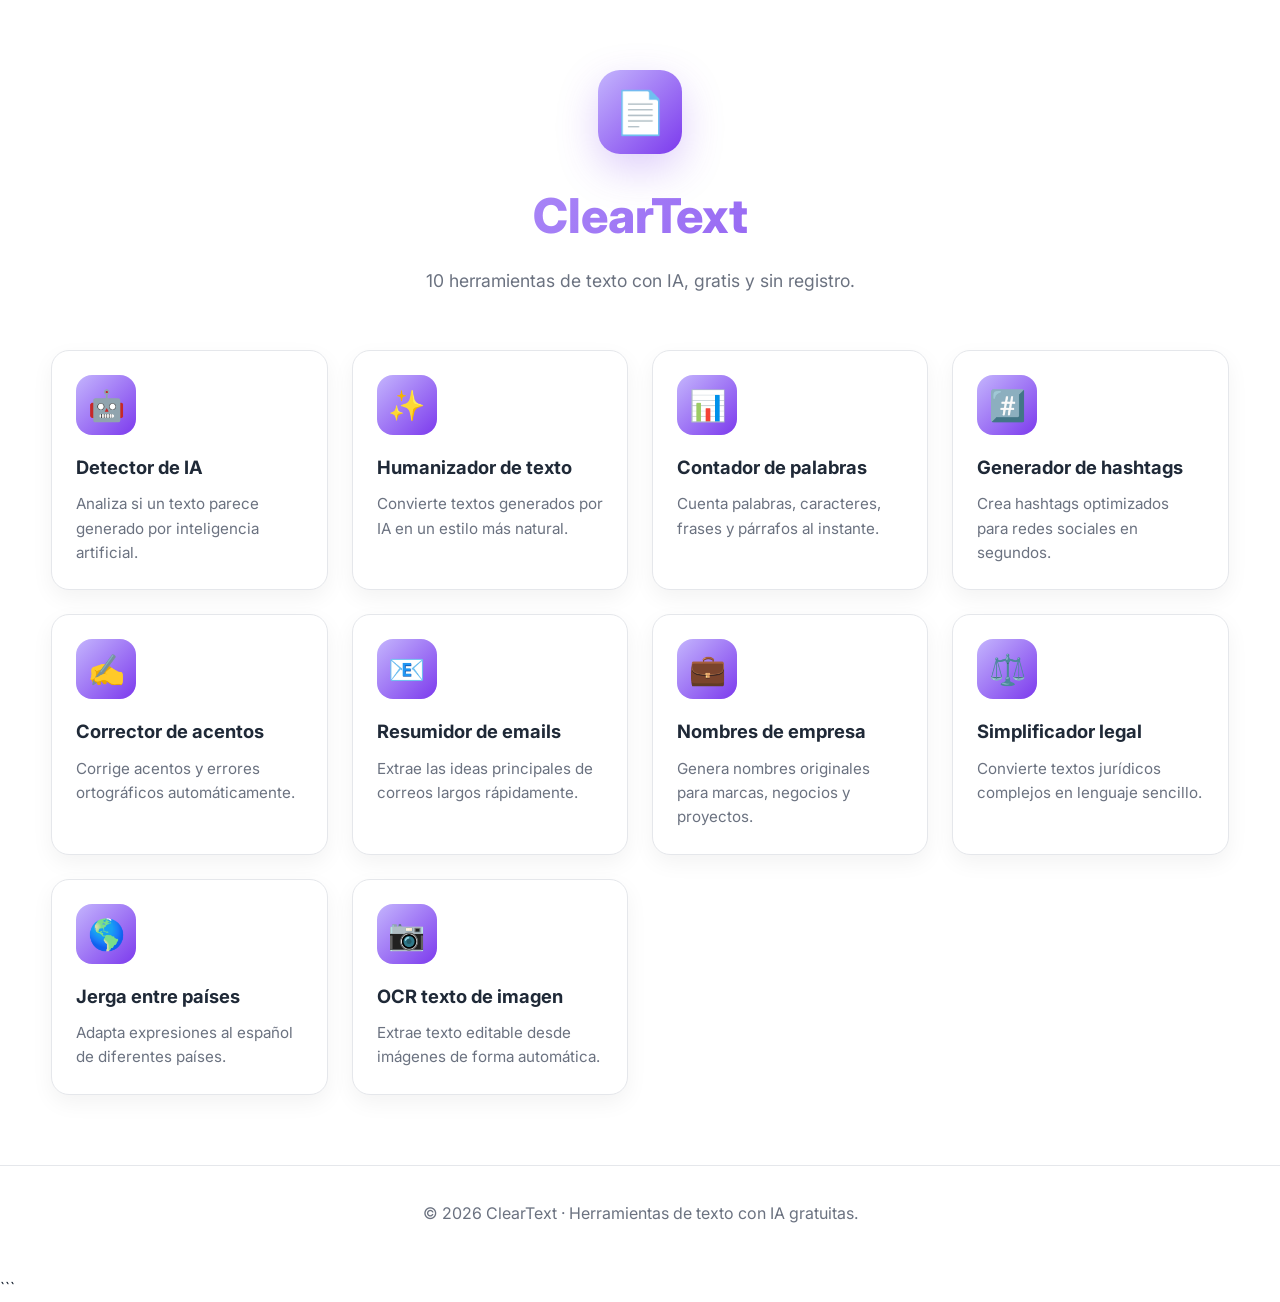
==== index.html @ e15d8e54 "Update index.html" ====
<!DOCTYPE html>
<html lang="es">
<head>
<meta charset="UTF-8">
<meta name="viewport" content="width=device-width, initial-scale=1.0">
<meta name="description" content="ClearText APP - 10 herramientas de texto con IA, gratis y sin registro. Detector de IA, humanizador, OCR y mucho más.">
<meta name="theme-color" content="#7C3AED">

<title>ClearText | Herramientas de Texto con IA Gratis</title>

<link rel="preconnect" href="https://fonts.googleapis.com">
<link rel="preconnect" href="https://fonts.gstatic.com" crossorigin>
<link href="https://fonts.googleapis.com/css2?family=Inter:wght@400;500;600;700;800&display=swap" rel="stylesheet">

<style>
*{
    margin:0;
    padding:0;
    box-sizing:border-box;
}

:root{
    --primary:#7C3AED;
    --secondary:#C4B5FD;
    --bg:#ffffff;
    --card:#ffffff;
    --text:#1F2937;
    --muted:#6B7280;
    --border:#E5E7EB;
}

body{
    font-family:'Inter',sans-serif;
    background:var(--bg);
    color:var(--text);
    line-height:1.6;
}

.container{
    width:min(1200px,92%);
    margin:auto;
}

/* HEADER */

header{
    padding:70px 20px 55px;
    text-align:center;
}

.logo{
    width:84px;
    height:84px;
    margin:auto;
    border-radius:22px;
    display:flex;
    align-items:center;
    justify-content:center;
    font-size:42px;
    background:linear-gradient(135deg,#C4B5FD,#7C3AED);
    box-shadow:0 15px 40px rgba(124,58,237,.25);
}

h1{
    margin-top:24px;
    font-size:3rem;
    font-weight:800;
    background:linear-gradient(135deg,#C4B5FD,#7C3AED);
    -webkit-background-clip:text;
    -webkit-text-fill-color:transparent;
}

.subtitle{
    margin-top:12px;
    color:var(--muted);
    font-size:1.1rem;
    max-width:700px;
    margin-inline:auto;
}

/* GRID */

.tools{
    display:grid;
    grid-template-columns:repeat(auto-fit,minmax(260px,1fr));
    gap:24px;
    padding-bottom:70px;
}

.card{
    display:flex;
    flex-direction:column;
    background:var(--card);
    border:1px solid var(--border);
    border-radius:18px;
    padding:24px;
    text-decoration:none;
    color:inherit;
    transition:.25s ease;
    box-shadow:0 8px 22px rgba(0,0,0,.05);
}

.card:hover{
    transform:translateY(-6px);
    border-color:#C4B5FD;
    box-shadow:0 18px 40px rgba(124,58,237,.15);
}

.icon{
    width:60px;
    height:60px;
    border-radius:16px;
    display:flex;
    align-items:center;
    justify-content:center;
    font-size:30px;
    margin-bottom:18px;
    background:linear-gradient(135deg,#C4B5FD,#7C3AED);
}

.card h2{
    font-size:1.15rem;
    margin-bottom:10px;
    font-weight:700;
}

.card p{
    color:var(--muted);
    font-size:.95rem;
}

/* FOOTER */

footer{
    padding:35px 20px 50px;
    text-align:center;
    color:var(--muted);
    border-top:1px solid var(--border);
}

/* MOBILE */

@media (max-width:768px){

header{
    padding-top:50px;
}

h1{
    font-size:2.2rem;
}

.subtitle{
    font-size:1rem;
}

.logo{
    width:72px;
    height:72px;
    font-size:34px;
}

.tools{
    grid-template-columns:1fr;
}

.card{
    padding:22px;
}

}
</style>
</head>

<body>

<header class="container">

<div class="logo">📄</div>

<h1>ClearText</h1>

<p class="subtitle">
10 herramientas de texto con IA, gratis y sin registro.
</p>

</header>

<main class="container">

<section class="tools">

<a class="card" href="/tools/detector-ia/">
<div class="icon">🤖</div>
<h2>Detector de IA</h2>
<p>Analiza si un texto parece generado por inteligencia artificial.</p>
</a>

<a class="card" href="/tools/humanizador-texto/">
<div class="icon">✨</div>
<h2>Humanizador de texto</h2>
<p>Convierte textos generados por IA en un estilo más natural.</p>
</a>

<a class="card" href="/tools/contador-palabras/">
<div class="icon">📊</div>
<h2>Contador de palabras</h2>
<p>Cuenta palabras, caracteres, frases y párrafos al instante.</p>
</a>

<a class="card" href="/tools/generador-hashtags/">
<div class="icon">#️⃣</div>
<h2>Generador de hashtags</h2>
<p>Crea hashtags optimizados para redes sociales en segundos.</p>
</a>

<a class="card" href="/tools/corrector-acentos/">
<div class="icon">✍️</div>
<h2>Corrector de acentos</h2>
<p>Corrige acentos y errores ortográficos automáticamente.</p>
</a>

<a class="card" href="/tools/resumidor-emails/">
<div class="icon">📧</div>
<h2>Resumidor de emails</h2>
<p>Extrae las ideas principales de correos largos rápidamente.</p>
</a>

<a class="card" href="/tools/nombres-empresa/">
<div class="icon">💼</div>
<h2>Nombres de empresa</h2>
<p>Genera nombres originales para marcas, negocios y proyectos.</p>
</a>

<a class="card" href="/tools/simplificador-legal/">
<div class="icon">⚖️</div>
<h2>Simplificador legal</h2>
<p>Convierte textos jurídicos complejos en lenguaje sencillo.</p>
</a>

<a class="card" href="/tools/jerga-paises/">
<div class="icon">🌎</div>
<h2>Jerga entre países</h2>
<p>Adapta expresiones al español de diferentes países.</p>
</a>

<a class="card" href="/tools/ocr-texto-imagen/">
<div class="icon">📷</div>
<h2>OCR texto de imagen</h2>
<p>Extrae texto editable desde imágenes de forma automática.</p>
</a>

</section>

</main>

<footer>
© 2026 ClearText · Herramientas de texto con IA gratuitas.
</footer>

</body>
</html>
```
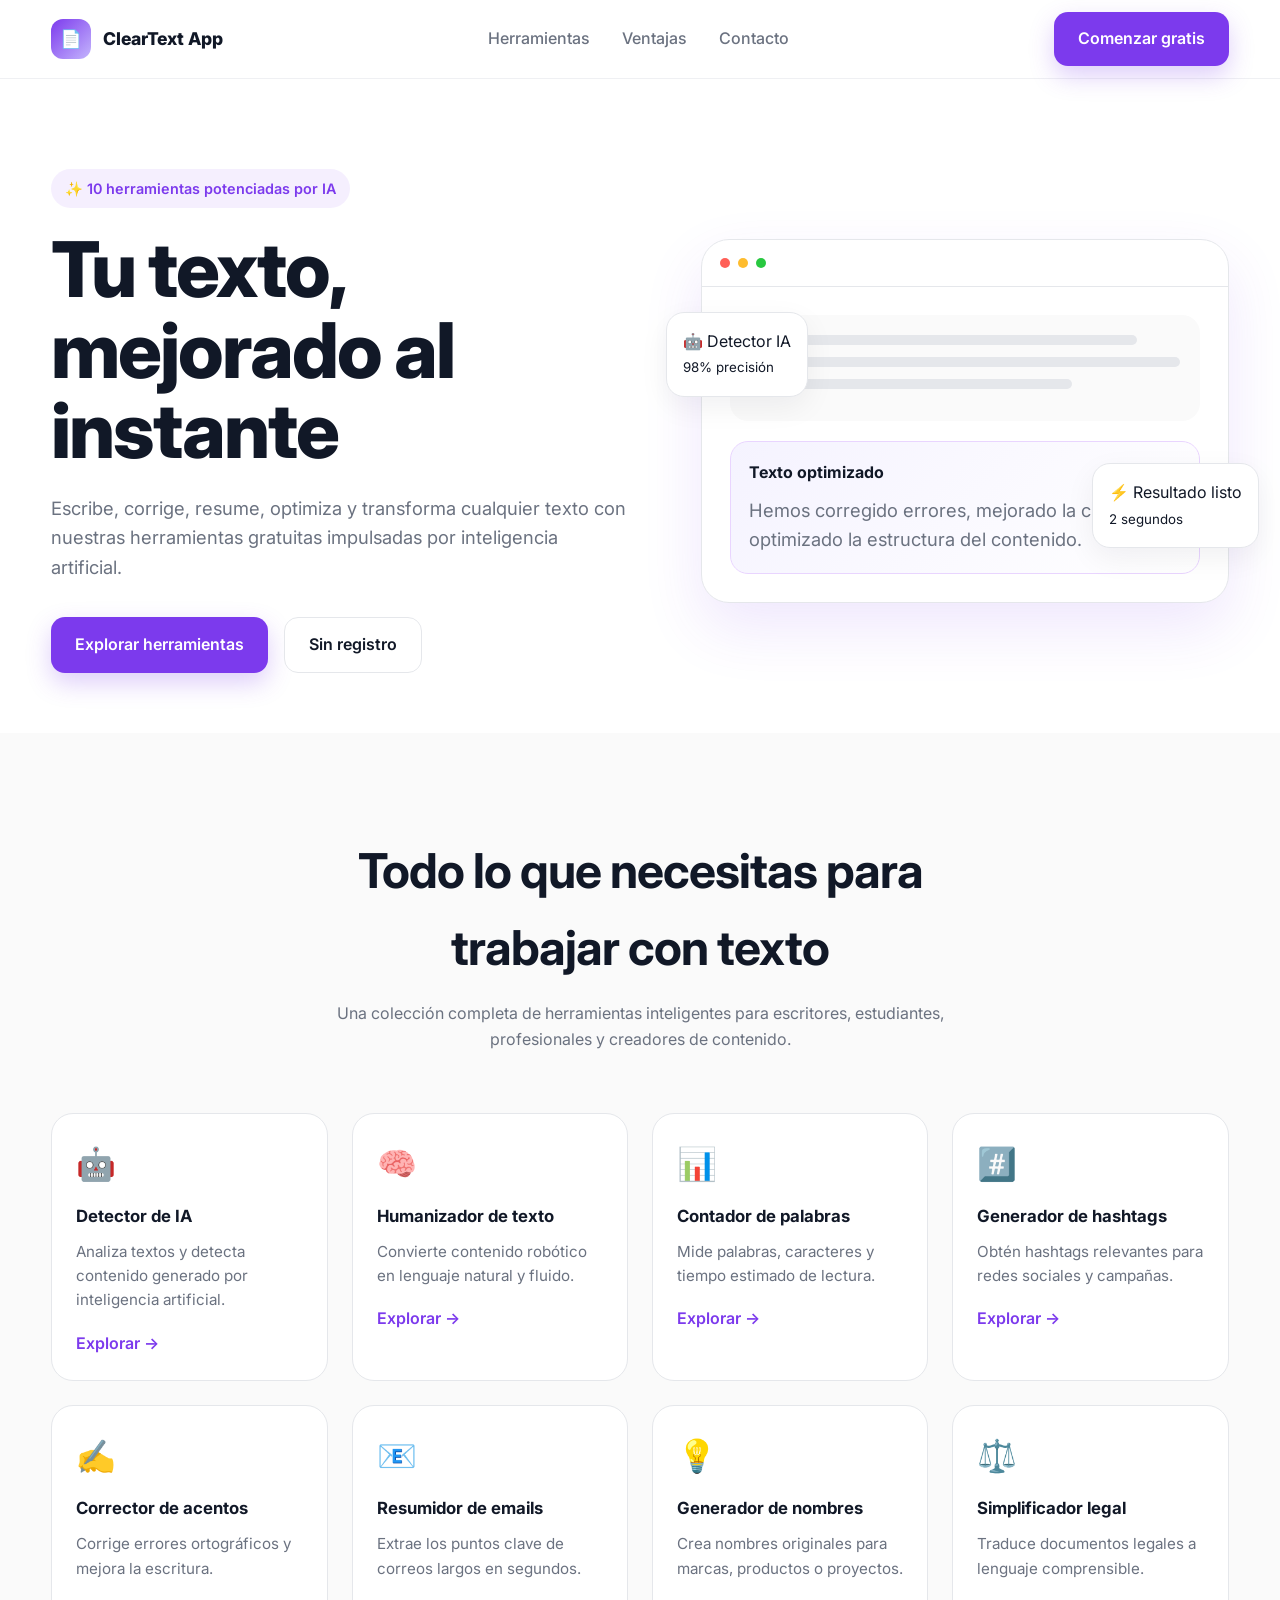
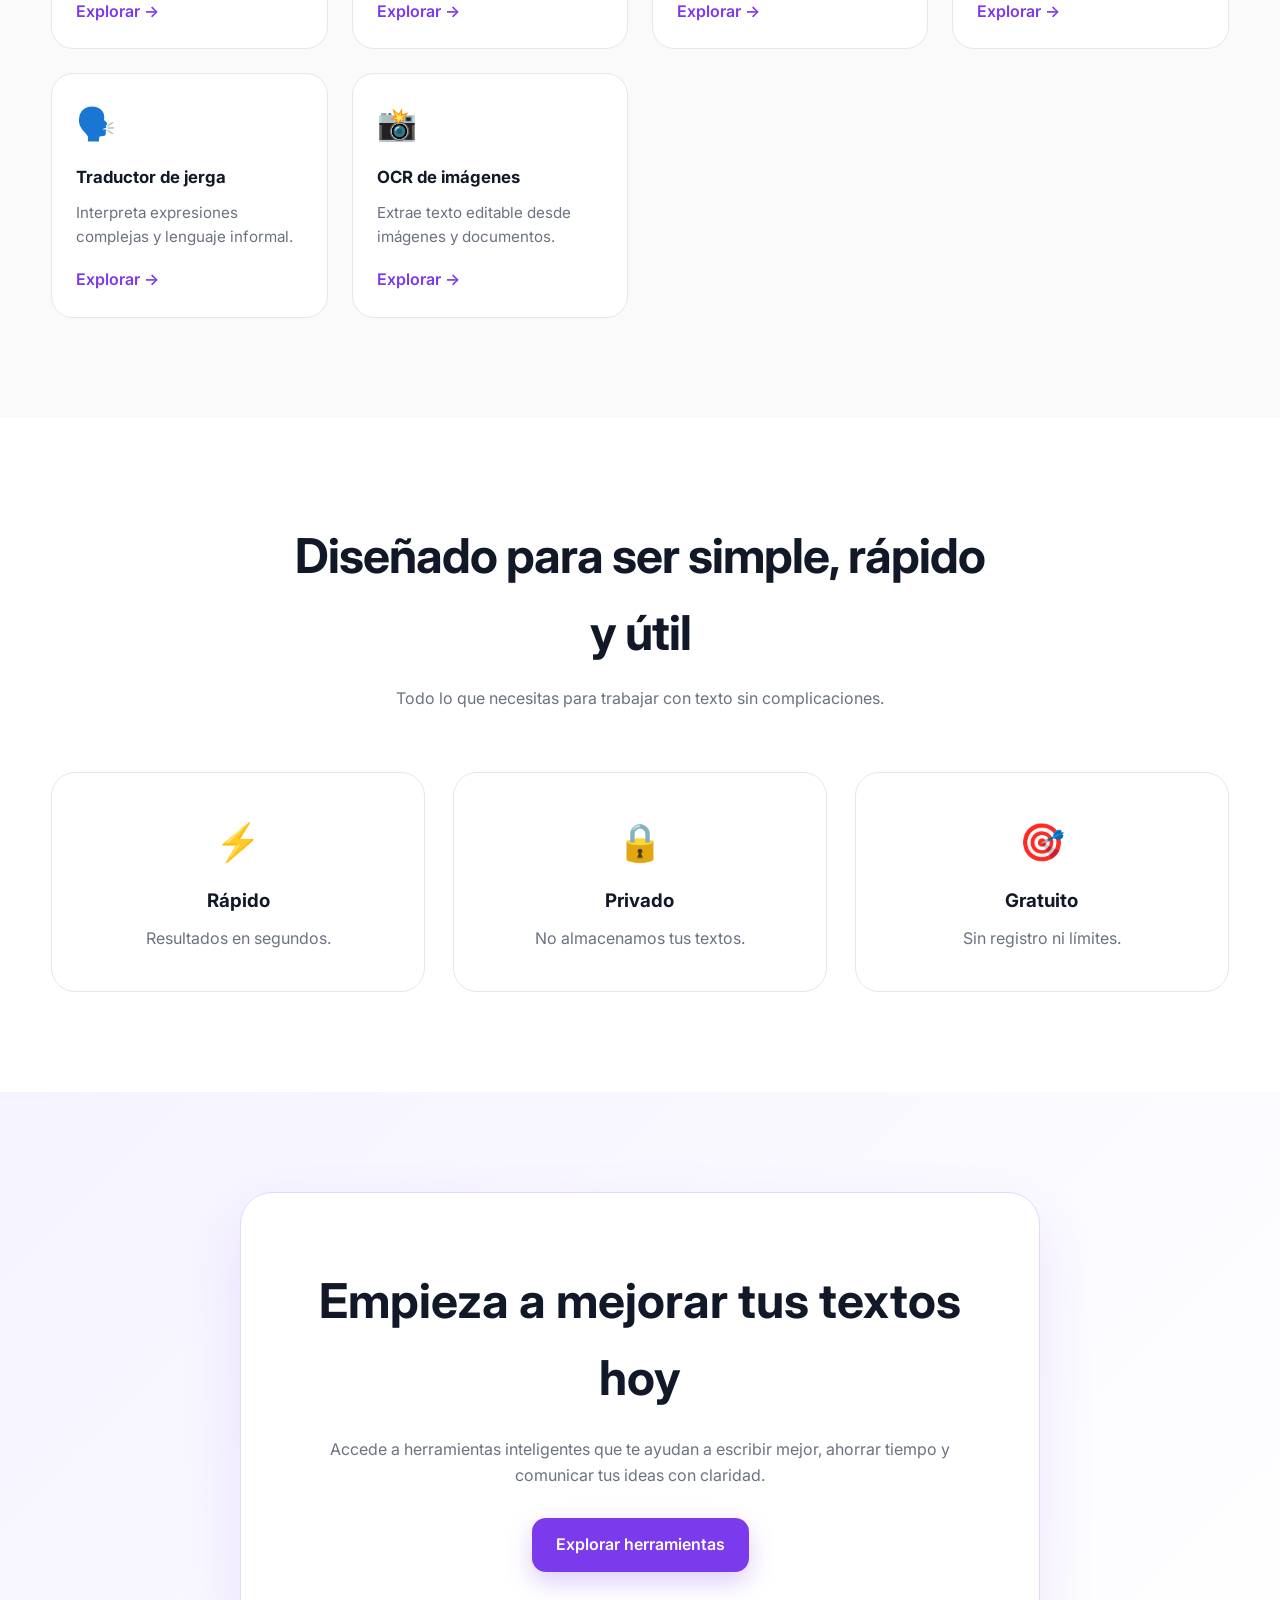
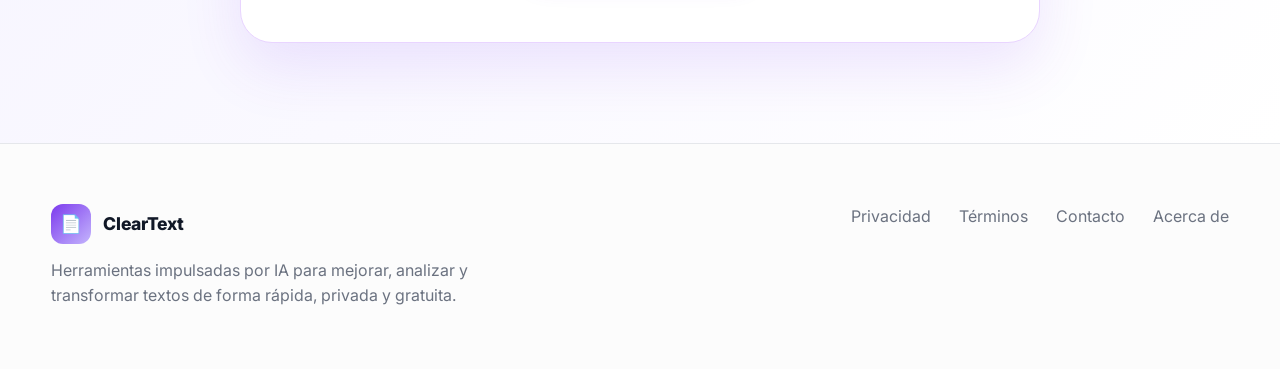
==== commit 666d3d07: "Update index.html" ====
--- a/index.html
+++ b/index.html
@@ -3,30 +3,44 @@
 <head>
 <meta charset="UTF-8">
 <meta name="viewport" content="width=device-width, initial-scale=1.0">
-<meta name="description" content="ClearText APP - 10 herramientas de texto con IA, gratis y sin registro. Detector de IA, humanizador, OCR y mucho más.">
-<meta name="theme-color" content="#7C3AED">
-
-<title>ClearText | Herramientas de Texto con IA Gratis</title>
+
+<title>ClearText | Herramientas de IA para mejorar textos gratis</title>
+
+<meta name="description" content="Mejora, corrige, resume y transforma cualquier texto con herramientas impulsadas por inteligencia artificial. Gratis, rápido y sin registro.">
+
+<meta property="og:title" content="ClearText | Herramientas de IA para mejorar textos">
+<meta property="og:description" content="Escribe, corrige, resume, optimiza y transforma cualquier texto con IA.">
+<meta property="og:type" content="website">
+<meta property="og:url" content="https://cleartext.app">
+<meta property="og:image" content="https://cleartext.app/og-image.jpg">
 
 <link rel="preconnect" href="https://fonts.googleapis.com">
 <link rel="preconnect" href="https://fonts.gstatic.com" crossorigin>
 <link href="https://fonts.googleapis.com/css2?family=Inter:wght@400;500;600;700;800&display=swap" rel="stylesheet">
 
 <style>
+:root{
+    --primary:#7C3AED;
+    --secondary:#C4B5FD;
+    --bg:#FFFFFF;
+    --bg-soft:#FAFAFA;
+    --text:#111827;
+    --muted:#6B7280;
+    --border:#E5E7EB;
+    --shadow:0 10px 30px rgba(17,24,39,.06);
+    --shadow-lg:0 25px 60px rgba(124,58,237,.12);
+    --radius:22px;
+    --transition:.3s ease;
+}
+
 *{
     margin:0;
     padding:0;
     box-sizing:border-box;
 }
 
-:root{
-    --primary:#7C3AED;
-    --secondary:#C4B5FD;
-    --bg:#ffffff;
-    --card:#ffffff;
-    --text:#1F2937;
-    --muted:#6B7280;
-    --border:#E5E7EB;
+html{
+    scroll-behavior:smooth;
 }
 
 body{
@@ -34,6 +48,7 @@
     background:var(--bg);
     color:var(--text);
     line-height:1.6;
+    overflow-x:hidden;
 }
 
 .container{
@@ -41,223 +56,736 @@
     margin:auto;
 }
 
-/* HEADER */
+a{
+    text-decoration:none;
+    color:inherit;
+}
+
+img{
+    max-width:100%;
+}
+
+section{
+    padding:100px 0;
+}
+
+.btn{
+    display:inline-flex;
+    align-items:center;
+    justify-content:center;
+    gap:.5rem;
+    padding:14px 24px;
+    border-radius:14px;
+    font-weight:600;
+    transition:var(--transition);
+    cursor:pointer;
+}
+
+.btn-primary{
+    background:var(--primary);
+    color:white;
+    box-shadow:0 10px 25px rgba(124,58,237,.25);
+}
+
+.btn-primary:hover{
+    transform:translateY(-2px);
+    box-shadow:0 18px 35px rgba(124,58,237,.3);
+}
+
+.btn-secondary{
+    border:1px solid var(--border);
+    background:white;
+}
+
+.btn-secondary:hover{
+    border-color:var(--primary);
+    color:var(--primary);
+}
+
+.badge{
+    display:inline-flex;
+    align-items:center;
+    gap:.5rem;
+    padding:8px 14px;
+    border-radius:999px;
+    background:rgba(124,58,237,.08);
+    color:var(--primary);
+    font-size:.9rem;
+    font-weight:600;
+}
 
 header{
-    padding:70px 20px 55px;
-    text-align:center;
+    position:sticky;
+    top:0;
+    z-index:100;
+    background:rgba(255,255,255,.85);
+    backdrop-filter:blur(16px);
+    border-bottom:1px solid rgba(229,231,235,.6);
+}
+
+.nav{
+    height:78px;
+    display:flex;
+    align-items:center;
+    justify-content:space-between;
 }
 
 .logo{
-    width:84px;
-    height:84px;
-    margin:auto;
-    border-radius:22px;
+    display:flex;
+    align-items:center;
+    gap:12px;
+    font-size:1.1rem;
+    font-weight:800;
+}
+
+.logo-icon{
+    width:40px;
+    height:40px;
+    border-radius:12px;
+    background:linear-gradient(135deg,var(--primary),var(--secondary));
     display:flex;
     align-items:center;
     justify-content:center;
-    font-size:42px;
-    background:linear-gradient(135deg,#C4B5FD,#7C3AED);
-    box-shadow:0 15px 40px rgba(124,58,237,.25);
-}
-
-h1{
-    margin-top:24px;
-    font-size:3rem;
-    font-weight:800;
-    background:linear-gradient(135deg,#C4B5FD,#7C3AED);
-    -webkit-background-clip:text;
-    -webkit-text-fill-color:transparent;
-}
-
-.subtitle{
-    margin-top:12px;
-    color:var(--muted);
-    font-size:1.1rem;
-    max-width:700px;
-    margin-inline:auto;
-}
-
-/* GRID */
-
-.tools{
-    display:grid;
-    grid-template-columns:repeat(auto-fit,minmax(260px,1fr));
-    gap:24px;
-    padding-bottom:70px;
-}
-
-.card{
-    display:flex;
-    flex-direction:column;
-    background:var(--card);
-    border:1px solid var(--border);
-    border-radius:18px;
-    padding:24px;
-    text-decoration:none;
-    color:inherit;
-    transition:.25s ease;
-    box-shadow:0 8px 22px rgba(0,0,0,.05);
-}
-
-.card:hover{
-    transform:translateY(-6px);
-    border-color:#C4B5FD;
-    box-shadow:0 18px 40px rgba(124,58,237,.15);
-}
-
-.icon{
-    width:60px;
-    height:60px;
-    border-radius:16px;
+    color:white;
+}
+
+.nav-links{
     display:flex;
     align-items:center;
-    justify-content:center;
-    font-size:30px;
-    margin-bottom:18px;
-    background:linear-gradient(135deg,#C4B5FD,#7C3AED);
-}
-
-.card h2{
+    gap:32px;
+}
+
+.nav-links a{
+    color:var(--muted);
+    font-weight:500;
+    transition:var(--transition);
+}
+
+.nav-links a:hover{
+    color:var(--primary);
+}
+
+.hero{
+    padding:90px 0 60px;
+}
+
+.hero-grid{
+    display:grid;
+    grid-template-columns:1.1fr 1fr;
+    gap:70px;
+    align-items:center;
+}
+
+.hero h1{
+    font-size:clamp(2.8rem,6vw,4.8rem);
+    line-height:1.05;
+    font-weight:800;
+    margin:22px 0;
+    letter-spacing:-2px;
+}
+
+.hero p{
     font-size:1.15rem;
+    color:var(--muted);
+    max-width:650px;
+}
+
+.hero-actions{
+    display:flex;
+    gap:16px;
+    flex-wrap:wrap;
+    margin-top:35px;
+}
+
+.mockup-wrapper{
+    position:relative;
+}
+
+.mockup{
+    background:white;
+    border:1px solid var(--border);
+    border-radius:28px;
+    box-shadow:var(--shadow-lg);
+    overflow:hidden;
+}
+
+.mockup-top{
+    padding:18px;
+    border-bottom:1px solid var(--border);
+    display:flex;
+    gap:8px;
+}
+
+.dot{
+    width:10px;
+    height:10px;
+    border-radius:50%;
+    background:#ddd;
+}
+
+.dot:nth-child(1){background:#ff5f57;}
+.dot:nth-child(2){background:#febc2e;}
+.dot:nth-child(3){background:#28c840;}
+
+.mockup-content{
+    padding:28px;
+}
+
+.editor{
+    background:var(--bg-soft);
+    border-radius:18px;
+    padding:20px;
+    margin-bottom:20px;
+}
+
+.line{
+    height:10px;
+    border-radius:20px;
+    background:#E5E7EB;
+    margin-bottom:12px;
+}
+
+.line:nth-child(1){width:90%;}
+.line:nth-child(2){width:100%;}
+.line:nth-child(3){width:75%;}
+
+.result-card{
+    background:linear-gradient(135deg,#F5F3FF,#FFFFFF);
+    border:1px solid #E9D5FF;
+    padding:18px;
+    border-radius:18px;
+}
+
+.floating-card{
+    position:absolute;
+    background:white;
+    border-radius:18px;
+    padding:16px;
+    box-shadow:var(--shadow);
+    border:1px solid var(--border);
+    animation:float 5s ease-in-out infinite;
+}
+
+.card-left{
+    left:-35px;
+    top:20%;
+}
+
+.card-right{
+    right:-30px;
+    bottom:15%;
+    animation-delay:1s;
+}
+
+@keyframes float{
+    0%,100%{
+        transform:translateY(0);
+    }
+    50%{
+        transform:translateY(-12px);
+    }
+}
+
+.section-title{
+    text-align:center;
+    max-width:700px;
+    margin:0 auto 60px;
+}
+
+.section-title h2{
+    font-size:clamp(2rem,4vw,3rem);
+    margin-bottom:15px;
+    letter-spacing:-1px;
+}
+
+.section-title p{
+    color:var(--muted);
+}
+
+.tools{
+    background:var(--bg-soft);
+}
+
+.tools-grid{
+    display:grid;
+    grid-template-columns:repeat(auto-fit,minmax(240px,1fr));
+    gap:24px;
+}
+
+.tool-card{
+    background:white;
+    border:1px solid var(--border);
+    border-radius:22px;
+    padding:24px;
+    transition:var(--transition);
+}
+
+.tool-card:hover{
+    transform:translateY(-8px);
+    box-shadow:var(--shadow-lg);
+    border-color:#DDD6FE;
+}
+
+.tool-icon{
+    font-size:2rem;
+    margin-bottom:14px;
+}
+
+.tool-card h3{
     margin-bottom:10px;
-    font-weight:700;
-}
-
-.card p{
+    font-size:1.05rem;
+}
+
+.tool-card p{
     color:var(--muted);
     font-size:.95rem;
-}
-
-/* FOOTER */
+    margin-bottom:18px;
+}
+
+.tool-card span{
+    color:var(--primary);
+    font-weight:600;
+}
+
+.features-grid{
+    display:grid;
+    grid-template-columns:repeat(3,1fr);
+    gap:28px;
+}
+
+.feature{
+    text-align:center;
+    padding:40px 30px;
+    border-radius:24px;
+    background:white;
+    border:1px solid var(--border);
+    transition:var(--transition);
+}
+
+.feature:hover{
+    transform:translateY(-6px);
+    box-shadow:var(--shadow);
+}
+
+.feature-icon{
+    font-size:2.3rem;
+    margin-bottom:14px;
+}
+
+.feature h3{
+    margin-bottom:10px;
+}
+
+.feature p{
+    color:var(--muted);
+}
+
+.cta{
+    background:linear-gradient(135deg,#F5F3FF,#FFFFFF);
+}
+
+.cta-box{
+    text-align:center;
+    max-width:800px;
+    margin:auto;
+    padding:70px 40px;
+    border-radius:32px;
+    background:white;
+    border:1px solid #E9D5FF;
+    box-shadow:var(--shadow-lg);
+}
+
+.cta h2{
+    font-size:clamp(2rem,4vw,3rem);
+    margin-bottom:20px;
+}
 
 footer{
-    padding:35px 20px 50px;
-    text-align:center;
+    background:#FCFCFC;
+    border-top:1px solid var(--border);
+    padding:60px 0;
+}
+
+.footer-grid{
+    display:flex;
+    justify-content:space-between;
+    gap:40px;
+    flex-wrap:wrap;
+}
+
+.footer-info{
+    max-width:420px;
+}
+
+.footer-info p{
     color:var(--muted);
-    border-top:1px solid var(--border);
-}
-
-/* MOBILE */
-
-@media (max-width:768px){
-
-header{
-    padding-top:50px;
-}
-
-h1{
-    font-size:2.2rem;
-}
-
-.subtitle{
-    font-size:1rem;
-}
-
-.logo{
-    width:72px;
-    height:72px;
-    font-size:34px;
-}
-
-.tools{
-    grid-template-columns:1fr;
-}
-
-.card{
-    padding:22px;
-}
-
+    margin-top:14px;
+}
+
+.footer-links{
+    display:flex;
+    gap:28px;
+    flex-wrap:wrap;
+}
+
+.footer-links a{
+    color:var(--muted);
+    transition:var(--transition);
+}
+
+.footer-links a:hover{
+    color:var(--primary);
+}
+
+.fade-up{
+    animation:fadeUp .8s ease forwards;
+}
+
+@keyframes fadeUp{
+    from{
+        opacity:0;
+        transform:translateY(20px);
+    }
+    to{
+        opacity:1;
+        transform:translateY(0);
+    }
+}
+
+@media (max-width: 992px){
+
+    .hero-grid{
+        grid-template-columns:1fr;
+    }
+
+    .mockup-wrapper{
+        max-width:700px;
+        margin:auto;
+    }
+
+    .features-grid{
+        grid-template-columns:1fr;
+    }
+}
+
+@media (max-width: 768px){
+
+    .nav{
+        flex-wrap:wrap;
+        height:auto;
+        padding:18px 0;
+        gap:16px;
+    }
+
+    .nav-links{
+        width:100%;
+        justify-content:center;
+        flex-wrap:wrap;
+        gap:18px;
+    }
+
+    .hero{
+        padding-top:60px;
+    }
+
+    .hero-actions{
+        flex-direction:column;
+    }
+
+    .hero-actions .btn{
+        width:100%;
+    }
+
+    .floating-card{
+        display:none;
+    }
+
+    section{
+        padding:80px 0;
+    }
+
+    .cta-box{
+        padding:50px 25px;
+    }
 }
 </style>
 </head>
 
 <body>
 
-<header class="container">
-
-<div class="logo">📄</div>
-
-<h1>ClearText</h1>
-
-<p class="subtitle">
-10 herramientas de texto con IA, gratis y sin registro.
-</p>
-
+<header>
+    <div class="container nav">
+        <a href="#" class="logo">
+            <div class="logo-icon">
+                📄
+            </div>
+            <span>ClearText App</span>
+        </a>
+
+        <nav class="nav-links">
+            <a href="#herramientas">Herramientas</a>
+            <a href="#ventajas">Ventajas</a>
+            <a href="#contacto">Contacto</a>
+        </nav>
+
+        <a href="#" class="btn btn-primary">
+            Comenzar gratis
+        </a>
+    </div>
 </header>
 
-<main class="container">
-
-<section class="tools">
-
-<a class="card" href="/tools/detector-ia/">
-<div class="icon">🤖</div>
-<h2>Detector de IA</h2>
-<p>Analiza si un texto parece generado por inteligencia artificial.</p>
-</a>
-
-<a class="card" href="/tools/humanizador-texto/">
-<div class="icon">✨</div>
-<h2>Humanizador de texto</h2>
-<p>Convierte textos generados por IA en un estilo más natural.</p>
-</a>
-
-<a class="card" href="/tools/contador-palabras/">
-<div class="icon">📊</div>
-<h2>Contador de palabras</h2>
-<p>Cuenta palabras, caracteres, frases y párrafos al instante.</p>
-</a>
-
-<a class="card" href="/tools/generador-hashtags/">
-<div class="icon">#️⃣</div>
-<h2>Generador de hashtags</h2>
-<p>Crea hashtags optimizados para redes sociales en segundos.</p>
-</a>
-
-<a class="card" href="/tools/corrector-acentos/">
-<div class="icon">✍️</div>
-<h2>Corrector de acentos</h2>
-<p>Corrige acentos y errores ortográficos automáticamente.</p>
-</a>
-
-<a class="card" href="/tools/resumidor-emails/">
-<div class="icon">📧</div>
-<h2>Resumidor de emails</h2>
-<p>Extrae las ideas principales de correos largos rápidamente.</p>
-</a>
-
-<a class="card" href="/tools/nombres-empresa/">
-<div class="icon">💼</div>
-<h2>Nombres de empresa</h2>
-<p>Genera nombres originales para marcas, negocios y proyectos.</p>
-</a>
-
-<a class="card" href="/tools/simplificador-legal/">
-<div class="icon">⚖️</div>
-<h2>Simplificador legal</h2>
-<p>Convierte textos jurídicos complejos en lenguaje sencillo.</p>
-</a>
-
-<a class="card" href="/tools/jerga-paises/">
-<div class="icon">🌎</div>
-<h2>Jerga entre países</h2>
-<p>Adapta expresiones al español de diferentes países.</p>
-</a>
-
-<a class="card" href="/tools/ocr-texto-imagen/">
-<div class="icon">📷</div>
-<h2>OCR texto de imagen</h2>
-<p>Extrae texto editable desde imágenes de forma automática.</p>
-</a>
-
+<main>
+
+<section class="hero">
+    <div class="container hero-grid">
+
+        <div class="fade-up">
+            <div class="badge">
+                ✨ 10 herramientas potenciadas por IA
+            </div>
+
+            <h1>
+                Tu texto, mejorado al instante
+            </h1>
+
+            <p>
+                Escribe, corrige, resume, optimiza y transforma cualquier texto con nuestras herramientas gratuitas impulsadas por inteligencia artificial.
+            </p>
+
+            <div class="hero-actions">
+                <a href="#herramientas" class="btn btn-primary">
+                    Explorar herramientas
+                </a>
+
+                <a href="#" class="btn btn-secondary">
+                    Sin registro
+                </a>
+            </div>
+        </div>
+
+        <div class="mockup-wrapper fade-up">
+
+            <div class="floating-card card-left">
+                🤖 Detector IA<br>
+                <small>98% precisión</small>
+            </div>
+
+            <div class="floating-card card-right">
+                ⚡ Resultado listo<br>
+                <small>2 segundos</small>
+            </div>
+
+            <div class="mockup">
+
+                <div class="mockup-top">
+                    <div class="dot"></div>
+                    <div class="dot"></div>
+                    <div class="dot"></div>
+                </div>
+
+                <div class="mockup-content">
+
+                    <div class="editor">
+                        <div class="line"></div>
+                        <div class="line"></div>
+                        <div class="line"></div>
+                    </div>
+
+                    <div class="result-card">
+                        <strong>Texto optimizado</strong>
+                        <p style="margin-top:10px;color:#6B7280;">
+                            Hemos corregido errores, mejorado la claridad y optimizado la estructura del contenido.
+                        </p>
+                    </div>
+
+                </div>
+
+            </div>
+
+        </div>
+
+    </div>
 </section>
 
+<section class="tools" id="herramientas">
+
+    <div class="container">
+
+        <div class="section-title">
+            <h2>Todo lo que necesitas para trabajar con texto</h2>
+            <p>
+                Una colección completa de herramientas inteligentes para escritores, estudiantes, profesionales y creadores de contenido.
+            </p>
+        </div>
+
+        <div class="tools-grid">
+
+            <a href="#" class="tool-card">
+                <div class="tool-icon">🤖</div>
+                <h3>Detector de IA</h3>
+                <p>Analiza textos y detecta contenido generado por inteligencia artificial.</p>
+                <span>Explorar →</span>
+            </a>
+
+            <a href="#" class="tool-card">
+                <div class="tool-icon">🧠</div>
+                <h3>Humanizador de texto</h3>
+                <p>Convierte contenido robótico en lenguaje natural y fluido.</p>
+                <span>Explorar →</span>
+            </a>
+
+            <a href="#" class="tool-card">
+                <div class="tool-icon">📊</div>
+                <h3>Contador de palabras</h3>
+                <p>Mide palabras, caracteres y tiempo estimado de lectura.</p>
+                <span>Explorar →</span>
+            </a>
+
+            <a href="#" class="tool-card">
+                <div class="tool-icon">#️⃣</div>
+                <h3>Generador de hashtags</h3>
+                <p>Obtén hashtags relevantes para redes sociales y campañas.</p>
+                <span>Explorar →</span>
+            </a>
+
+            <a href="#" class="tool-card">
+                <div class="tool-icon">✍️</div>
+                <h3>Corrector de acentos</h3>
+                <p>Corrige errores ortográficos y mejora la escritura.</p>
+                <span>Explorar →</span>
+            </a>
+
+            <a href="#" class="tool-card">
+                <div class="tool-icon">📧</div>
+                <h3>Resumidor de emails</h3>
+                <p>Extrae los puntos clave de correos largos en segundos.</p>
+                <span>Explorar →</span>
+            </a>
+
+            <a href="#" class="tool-card">
+                <div class="tool-icon">💡</div>
+                <h3>Generador de nombres</h3>
+                <p>Crea nombres originales para marcas, productos o proyectos.</p>
+                <span>Explorar →</span>
+            </a>
+
+            <a href="#" class="tool-card">
+                <div class="tool-icon">⚖️</div>
+                <h3>Simplificador legal</h3>
+                <p>Traduce documentos legales a lenguaje comprensible.</p>
+                <span>Explorar →</span>
+            </a>
+
+            <a href="#" class="tool-card">
+                <div class="tool-icon">🗣️</div>
+                <h3>Traductor de jerga</h3>
+                <p>Interpreta expresiones complejas y lenguaje informal.</p>
+                <span>Explorar →</span>
+            </a>
+
+            <a href="#" class="tool-card">
+                <div class="tool-icon">📸</div>
+                <h3>OCR de imágenes</h3>
+                <p>Extrae texto editable desde imágenes y documentos.</p>
+                <span>Explorar →</span>
+            </a>
+
+        </div>
+
+    </div>
+
+</section>
+
+<section id="ventajas">
+
+    <div class="container">
+
+        <div class="section-title">
+            <h2>Diseñado para ser simple, rápido y útil</h2>
+            <p>
+                Todo lo que necesitas para trabajar con texto sin complicaciones.
+            </p>
+        </div>
+
+        <div class="features-grid">
+
+            <div class="feature">
+                <div class="feature-icon">⚡</div>
+                <h3>Rápido</h3>
+                <p>Resultados en segundos.</p>
+            </div>
+
+            <div class="feature">
+                <div class="feature-icon">🔒</div>
+                <h3>Privado</h3>
+                <p>No almacenamos tus textos.</p>
+            </div>
+
+            <div class="feature">
+                <div class="feature-icon">🎯</div>
+                <h3>Gratuito</h3>
+                <p>Sin registro ni límites.</p>
+            </div>
+
+        </div>
+
+    </div>
+
+</section>
+
+<section class="cta">
+
+    <div class="container">
+
+        <div class="cta-box">
+
+            <h2>
+                Empieza a mejorar tus textos hoy
+            </h2>
+
+            <p style="color:#6B7280;max-width:650px;margin:0 auto 30px;">
+                Accede a herramientas inteligentes que te ayudan a escribir mejor, ahorrar tiempo y comunicar tus ideas con claridad.
+            </p>
+
+            <a href="#herramientas" class="btn btn-primary">
+                Explorar herramientas
+            </a>
+
+        </div>
+
+    </div>
+
+</section>
+
 </main>
 
-<footer>
-© 2026 ClearText · Herramientas de texto con IA gratuitas.
+<footer id="contacto">
+
+    <div class="container footer-grid">
+
+        <div class="footer-info">
+
+            <div class="logo">
+                <div class="logo-icon">📄</div>
+                <span>ClearText</span>
+            </div>
+
+            <p>
+                Herramientas impulsadas por IA para mejorar, analizar y transformar textos de forma rápida, privada y gratuita.
+            </p>
+
+        </div>
+
+        <div class="footer-links">
+            <a href="#">Privacidad</a>
+            <a href="#">Términos</a>
+            <a href="#">Contacto</a>
+            <a href="#">Acerca de</a>
+        </div>
+
+    </div>
+
 </footer>
 
 </body>
 </html>
-```
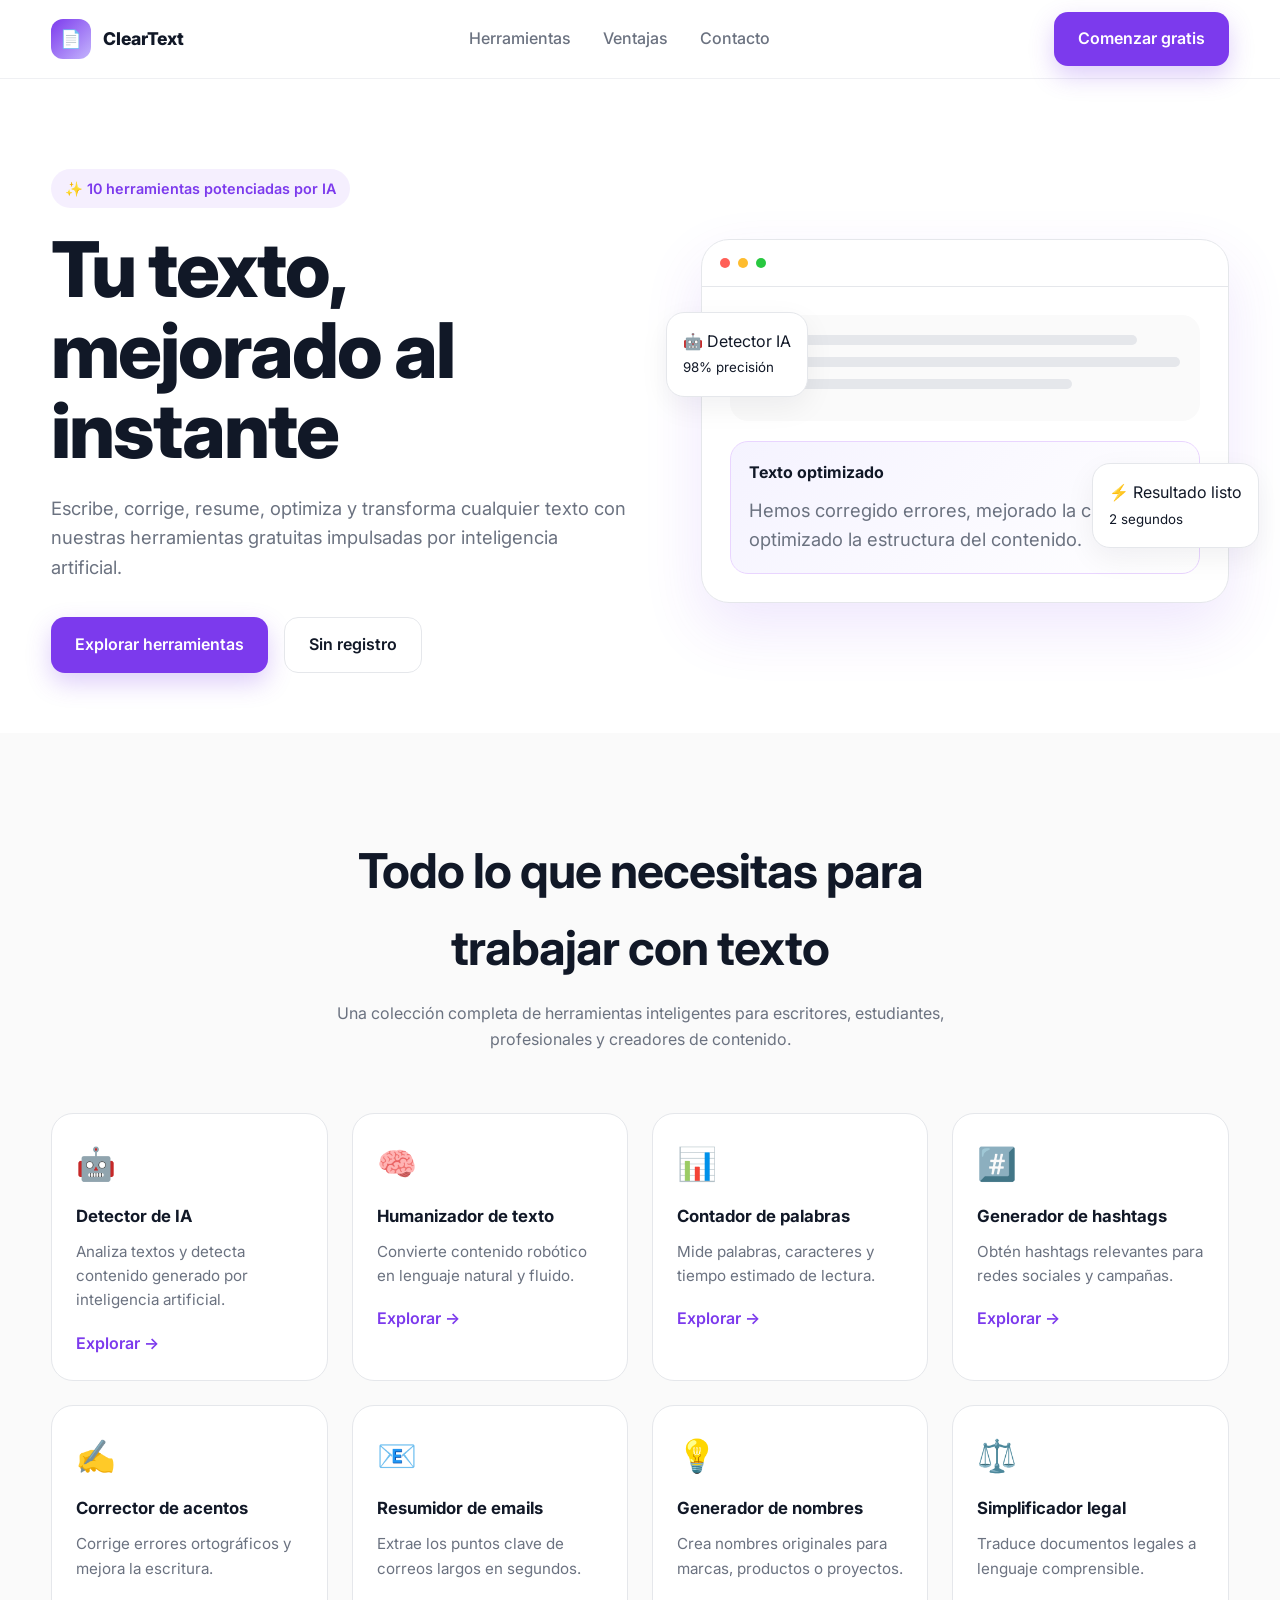
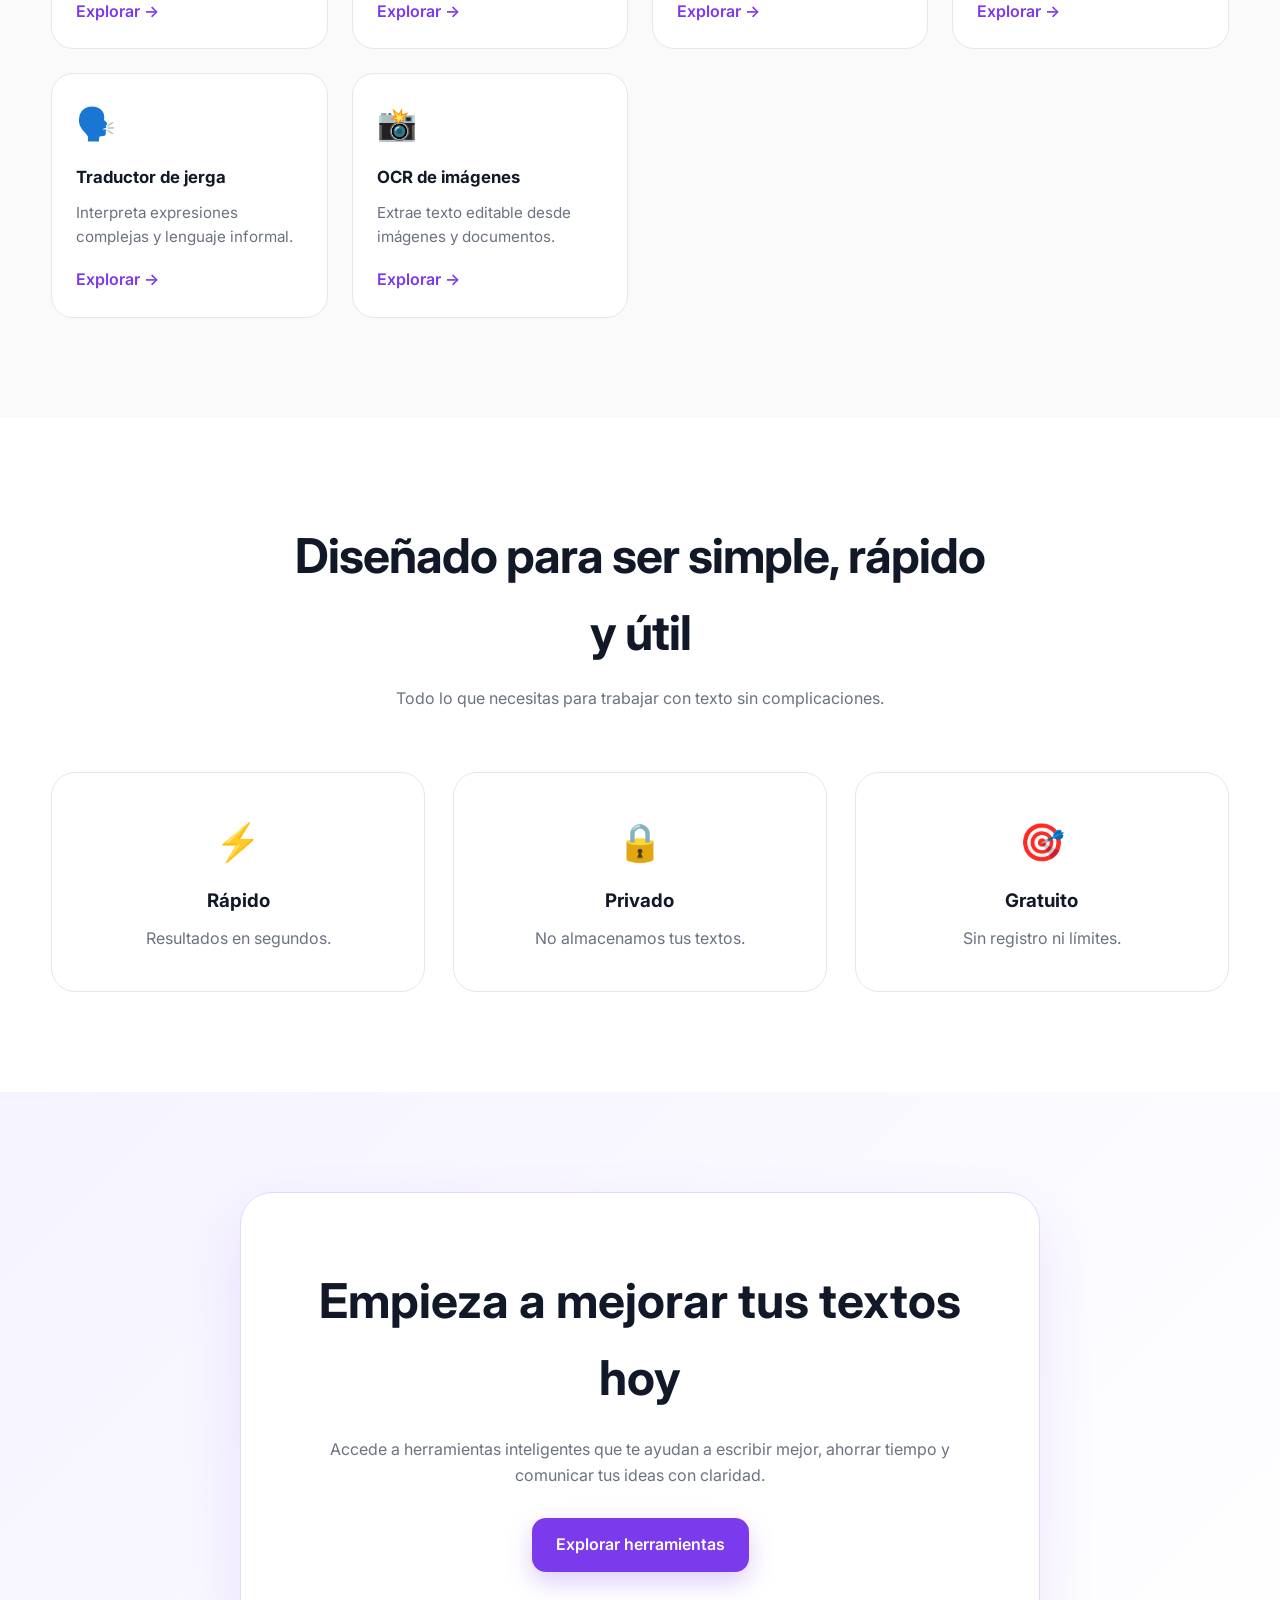
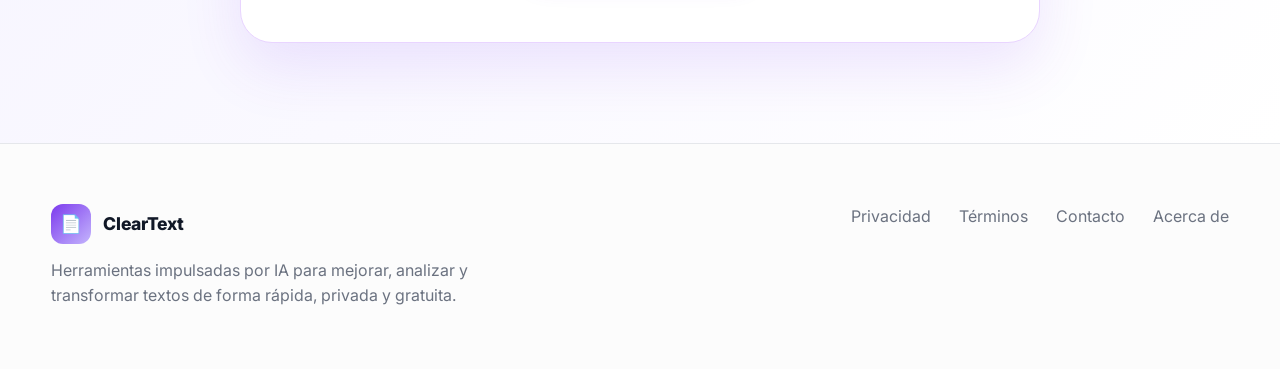
==== commit 78f14bef: "Update index.html" ====
--- a/index.html
+++ b/index.html
@@ -519,7 +519,7 @@
             <div class="logo-icon">
                 📄
             </div>
-            <span>ClearText App</span>
+            <span>ClearText</span>
         </a>
 
         <nav class="nav-links">
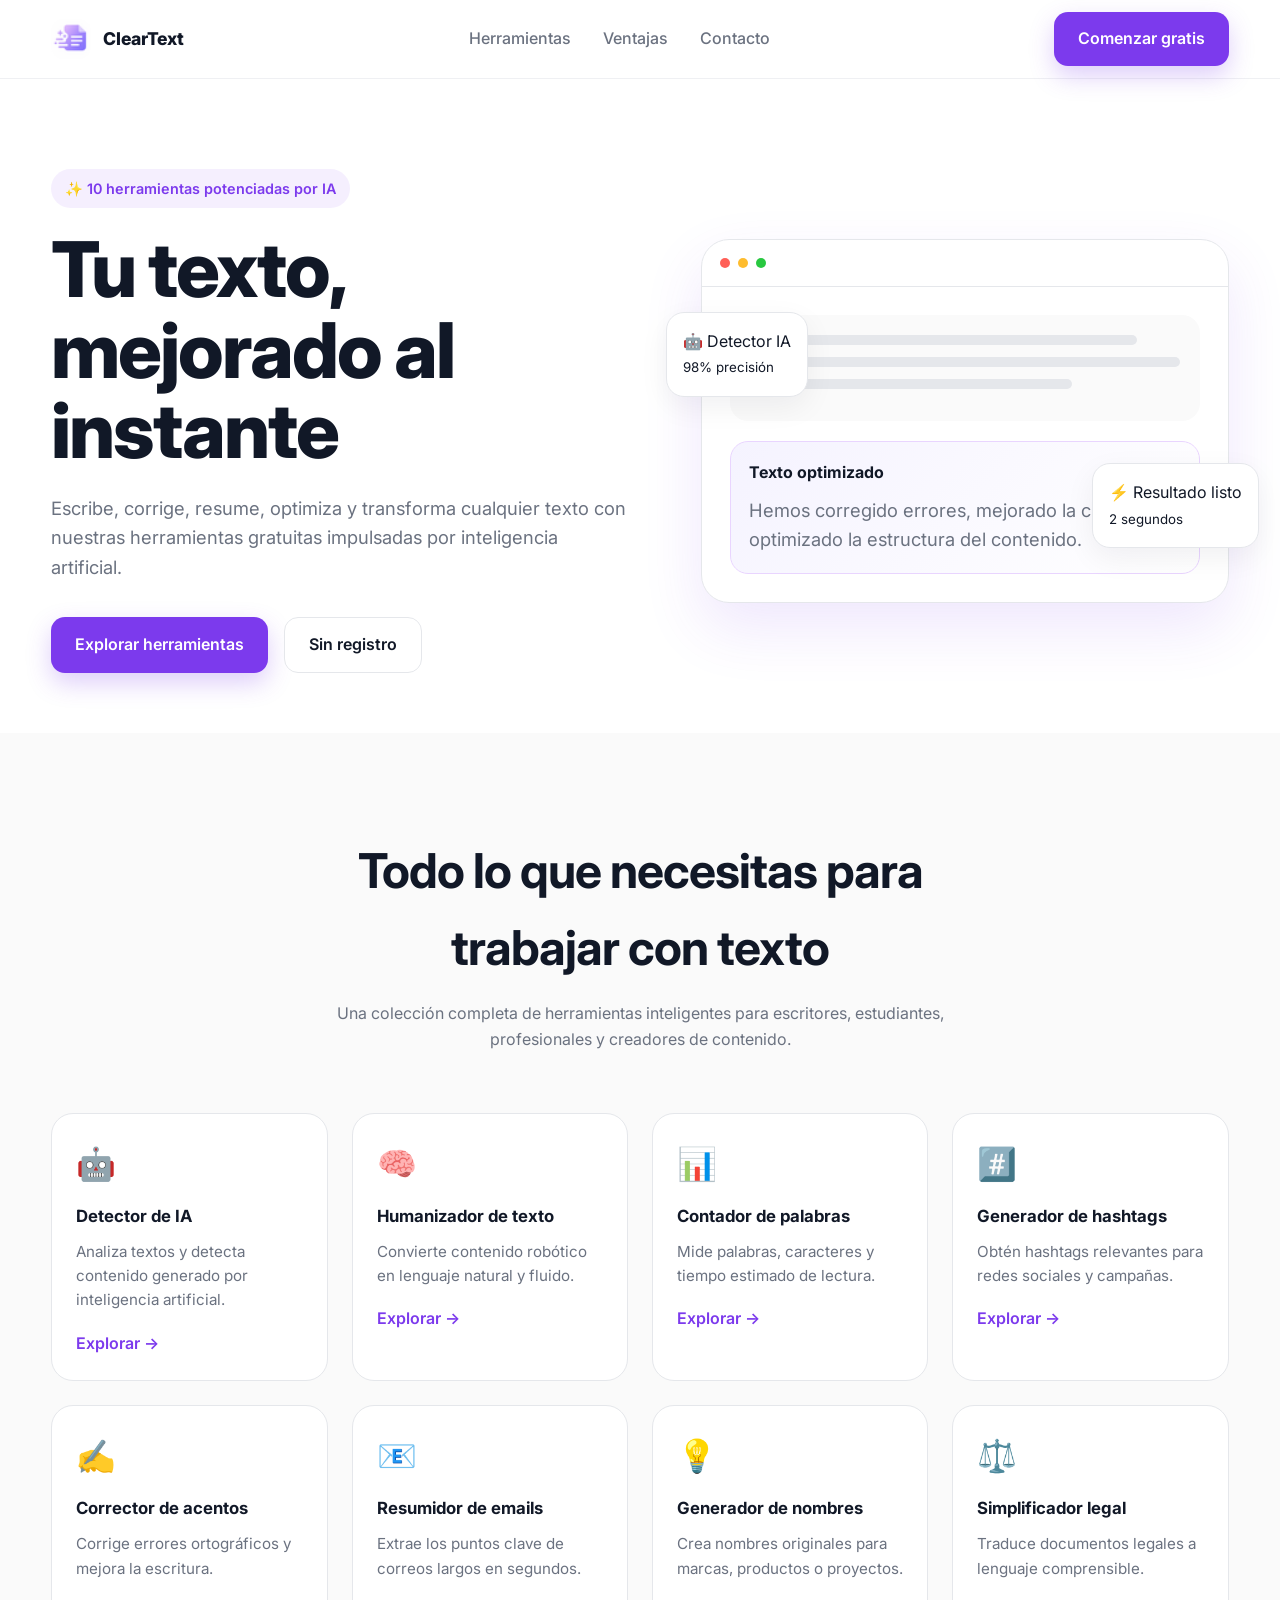
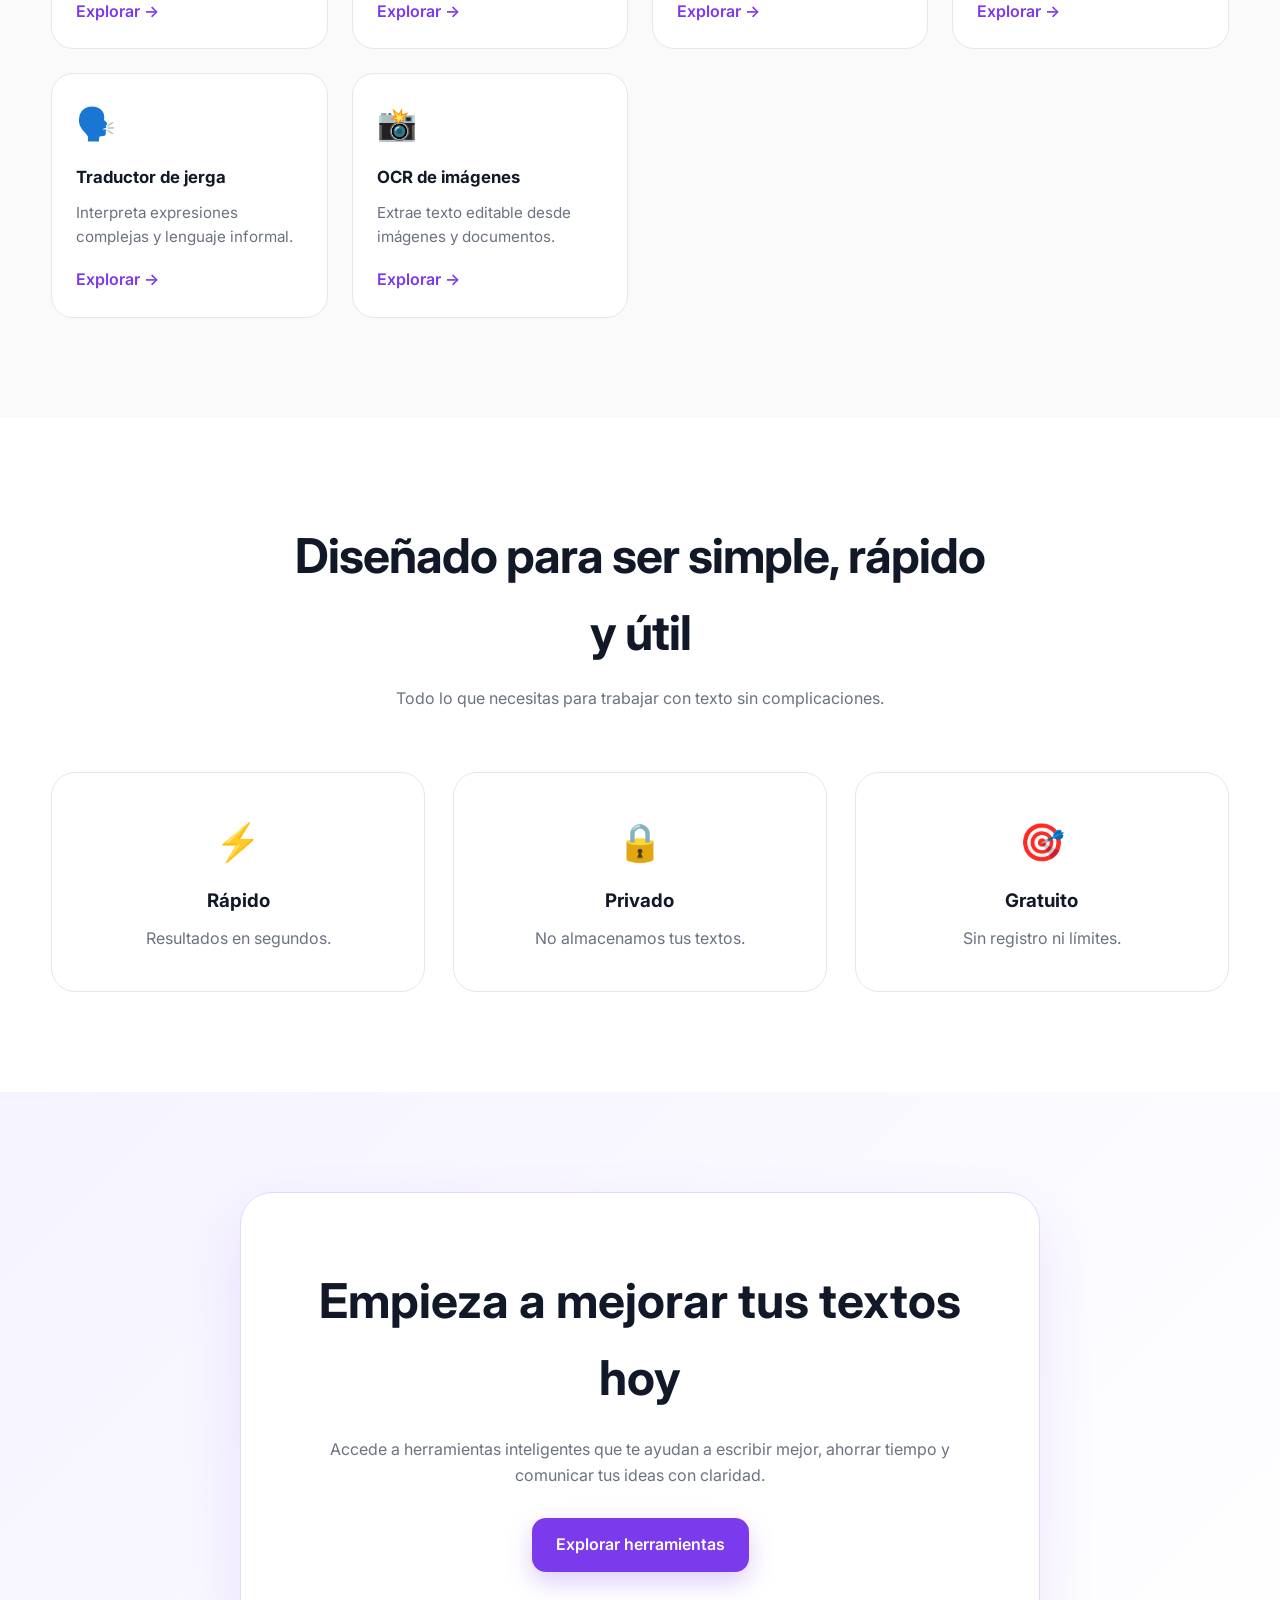
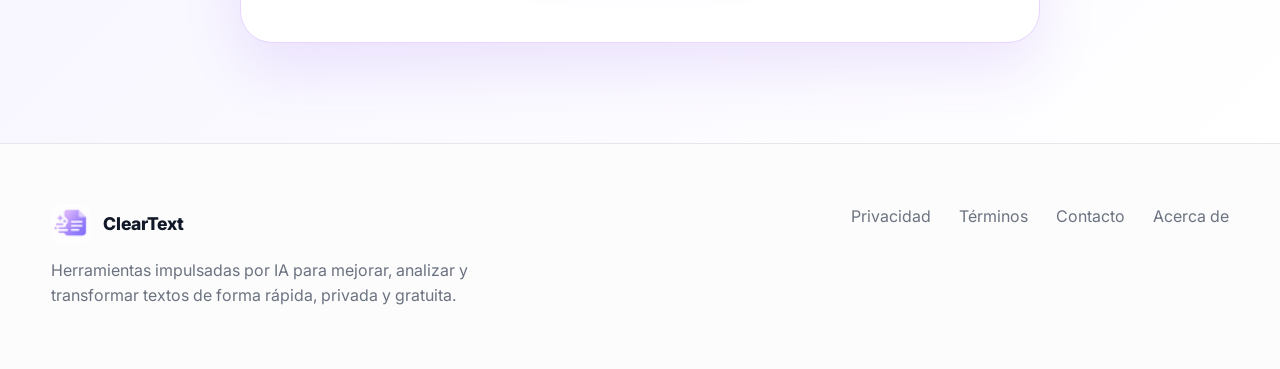
==== commit 449d918c: "Update index.html" ====
--- a/index.html
+++ b/index.html
@@ -516,9 +516,7 @@
 <header>
     <div class="container nav">
         <a href="#" class="logo">
-            <div class="logo-icon">
-                📄
-            </div>
+            <img src="logo-32.png" alt="ClearText IA" style="width:40px;height:40px;border-radius:12px;object-fit:contain;">
             <span>ClearText</span>
         </a>
 
@@ -766,7 +764,7 @@
         <div class="footer-info">
 
             <div class="logo">
-                <div class="logo-icon">📄</div>
+                <img src="logo-32.png" alt="ClearText IA" style="width:40px;height:40px;border-radius:12px;object-fit:contain;">
                 <span>ClearText</span>
             </div>
 
